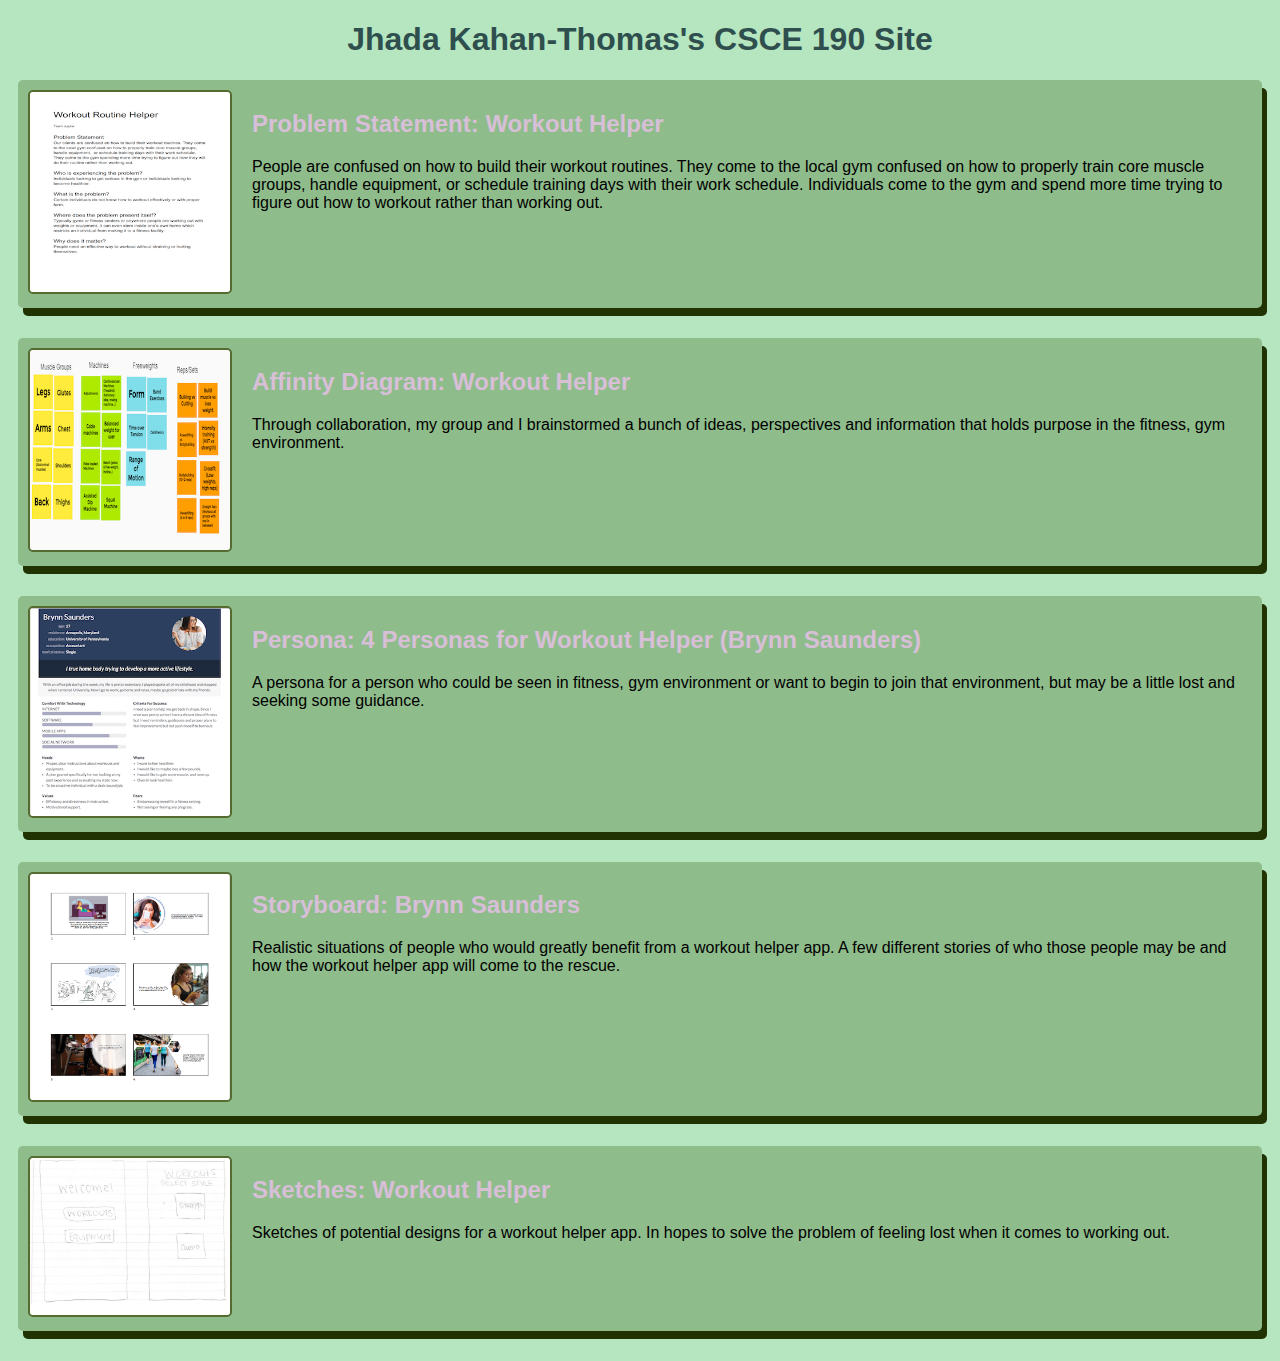
==== index.html @ 47f87183 "Add files via upload" ====
<!DOCTYPE html>
<html>
    <head>
        <title>CSCE 190: Jhada Kahan-Thomas</title>
        <link rel="stylesheet" href="styles.css">
    </head>
    <body>
        <h1> Jhada Kahan-Thomas's CSCE 190 Site</h1>

        <!---Problem Statement Assignment-->
        <section class="assignment">
            <a href="files/Workout-statement.pdf"><img src="images/workout-statement.png"></a>
            <section class="ass-details">
                <a href="files/Workout-statement.pdf"><h2> Problem Statement: Workout Helper</h2></a> 
                <p> People are confused on how to build their workout routines. 
                    They come to the local gym confused on how to properly train core muscle groups, handle equipment, or schedule training days with their work schedule.
                    Individuals come to the gym and spend more time trying to figure out how to workout rather than working out.
                </p>
            </section>
        </section>

        <!---Affinity Diagram Assignment-->
        <section class="assignment">
            <a href="files/jujube-affinity.pdf"><img src="images/jujube-affinity.png"></a>
            <section class="ass-details">
                <a href="files/jujube-affinity.pdf"><h2> Affinity Diagram: Workout Helper</h2></a> 
                <p> Through collaboration, my group and I brainstormed a bunch of ideas, perspectives and information that 
                    holds purpose in the fitness, gym environment.
                </p>
            </section>

        </section>
        <!---Personas Assignment-->
        <section class="assignment">
            <a href="files/personapdf.pdf"><img src="images/persona.png"></a>
            <section class="ass-details">
                <a href="files/personapdf.pdf"><h2> Persona: 4 Personas for Workout Helper (Brynn Saunders)</h2></a> 
                <p> A persona for a person who could be seen in fitness, gym environment or want to begin to join that environment, but may be a 
                    little lost and seeking some guidance.
                </p>
            </section>

        </section>
        <!---Storyboard Assignment-->
        <section class="assignment">
            <a href="files/storyboard.pdf"><img src="images/storyboard.png"></a>
            <section class="ass-details">
                <a href="files/storyboard.pdf"><h2> Storyboard: Brynn Saunders</h2></a> 
                <p> Realistic situations of people who would greatly benefit from a workout helper app. A few 
                    different stories of who those people may be and how the workout helper app will come to the rescue.
                </p>
            </section>

        </section>
    </section>
    <!---Sketches Assignment-->
    <section class="assignment">
        <a href="files/sketches.pdf"><img src="images/sketches.png"></a>
        <section class="ass-details">
            <a href="files/sketches.pdf"><h2> Sketches: Workout Helper</h2></a> 
            <p> Sketches of potential designs for a workout helper app. In hopes to solve the problem 
                of feeling lost when it comes to working out. 
            </p>
        </section>

    </section>
    </body>
</html>
---- styles.css ----
body {
    background: rgb(181, 230, 191);
    font-family: Arial, Helvetica, sans-serif;
}
.assignment{
    display: flex;
    padding: 10px;
    margin: 10px;
    margin-bottom: 30px;
    background: #8FBC8B;
    border-radius: 5px;
    box-shadow: 5px 8px #223303;
}
.assignment img{
    width: 200px;
    border: 2px solid #556B2F;
    margin-right: 20px;
    border-radius: 5px;
}
h1 {
    color: darkslategrey;
    text-align: center;
}

a {
    text-decoration: none;
    color: #D8BFD8;
}
.assignment a:hover {
    color: darkslategrey;;
}
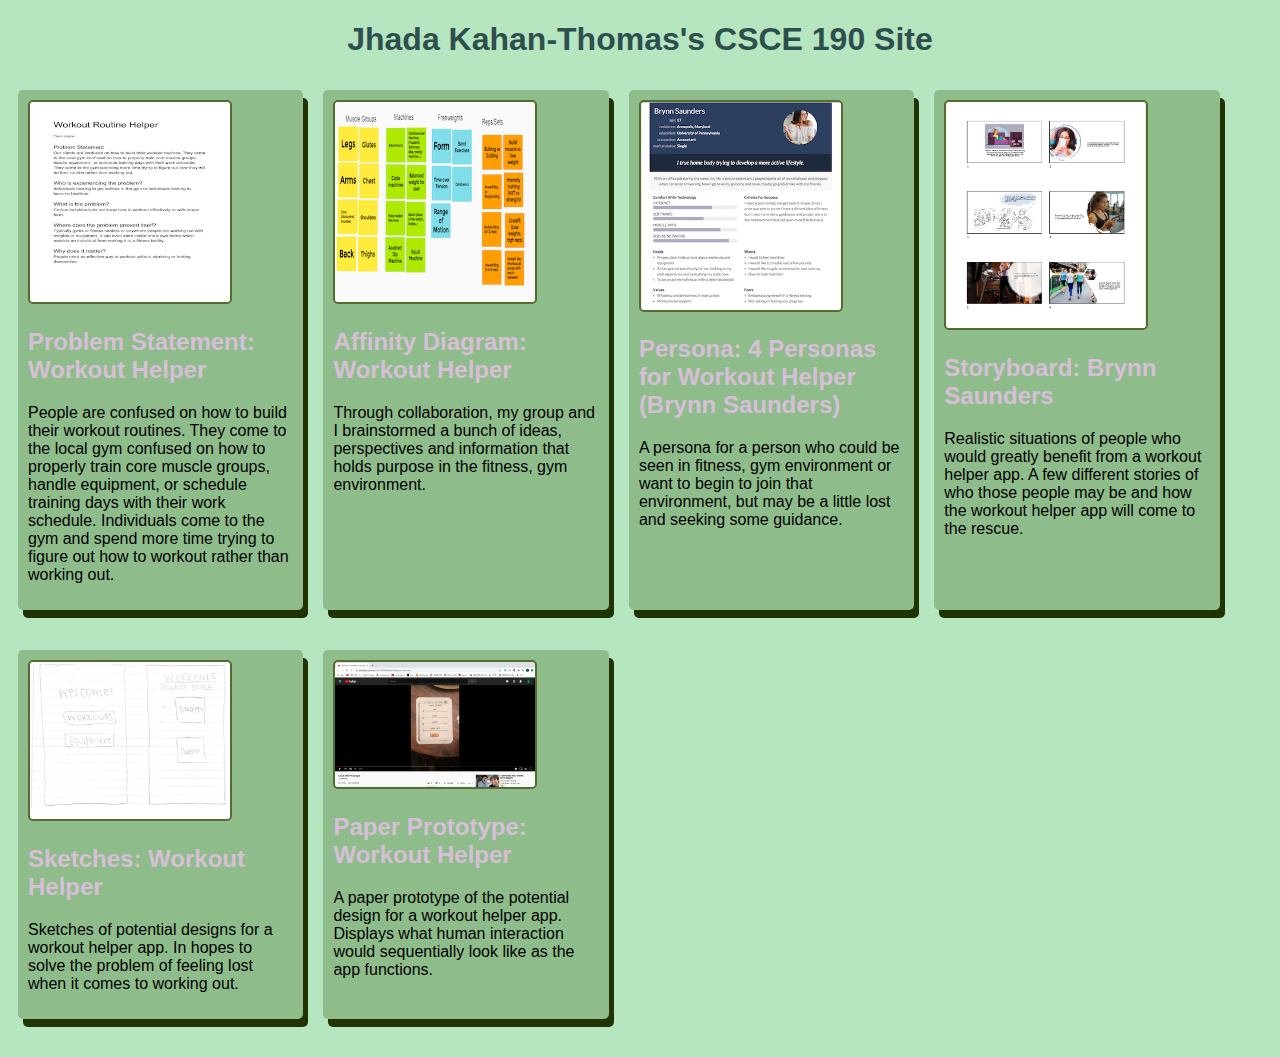
==== commit 5160fd4f: "Add files via upload" ====
--- a/index.html
+++ b/index.html
@@ -7,62 +7,75 @@
     <body>
         <h1> Jhada Kahan-Thomas's CSCE 190 Site</h1>
 
-        <!---Problem Statement Assignment-->
-        <section class="assignment">
-            <a href="files/Workout-statement.pdf"><img src="images/workout-statement.png"></a>
-            <section class="ass-details">
-                <a href="files/Workout-statement.pdf"><h2> Problem Statement: Workout Helper</h2></a> 
-                <p> People are confused on how to build their workout routines. 
-                    They come to the local gym confused on how to properly train core muscle groups, handle equipment, or schedule training days with their work schedule.
-                    Individuals come to the gym and spend more time trying to figure out how to workout rather than working out.
-                </p>
+        <div class="assignments"
+            <!---Problem Statement Assignment-->
+            <section class="assignment">
+                <a href="files/Workout-statement.pdf"><img src="images/workout-statement.png"></a>
+                <section class="ass-details">
+                    <a href="files/Workout-statement.pdf"><h2> Problem Statement: Workout Helper</h2></a> 
+                    <p> People are confused on how to build their workout routines. 
+                        They come to the local gym confused on how to properly train core muscle groups, handle equipment, or schedule training days with their work schedule.
+                        Individuals come to the gym and spend more time trying to figure out how to workout rather than working out.
+                    </p>
+                </section>
+            </section>
+
+            <!---Affinity Diagram Assignment-->
+            <section class="assignment">
+                <a href="files/jujube-affinity.pdf"><img src="images/jujube-affinity.png"></a>
+                <section class="ass-details">
+                    <a href="files/jujube-affinity.pdf"><h2> Affinity Diagram: Workout Helper</h2></a> 
+                    <p> Through collaboration, my group and I brainstormed a bunch of ideas, perspectives and information that 
+                        holds purpose in the fitness, gym environment.
+                    </p>
+                </section>
+
+            </section>
+            <!---Personas Assignment-->
+            <section class="assignment">
+                <a href="files/personapdf.pdf"><img src="images/persona.png"></a>
+                <section class="ass-details">
+                    <a href="files/personapdf.pdf"><h2> Persona: 4 Personas for Workout Helper (Brynn Saunders)</h2></a> 
+                    <p> A persona for a person who could be seen in fitness, gym environment or want to begin to join that environment, but may be a 
+                        little lost and seeking some guidance.
+                    </p>
+                </section>
+
+            </section>
+            <!---Storyboard Assignment-->
+            <section class="assignment">
+                <a href="files/storyboard.pdf"><img src="images/storyboard.png"></a>
+                <section class="ass-details">
+                    <a href="files/storyboard.pdf"><h2> Storyboard: Brynn Saunders</h2></a> 
+                    <p> Realistic situations of people who would greatly benefit from a workout helper app. A few 
+                        different stories of who those people may be and how the workout helper app will come to the rescue.
+                    </p>
+                </section>
+
             </section>
         </section>
-
-        <!---Affinity Diagram Assignment-->
+        <!---Sketches Assignment-->
         <section class="assignment">
-            <a href="files/jujube-affinity.pdf"><img src="images/jujube-affinity.png"></a>
+            <a href="files/sketches.pdf"><img src="images/sketches.png"></a>
             <section class="ass-details">
-                <a href="files/jujube-affinity.pdf"><h2> Affinity Diagram: Workout Helper</h2></a> 
-                <p> Through collaboration, my group and I brainstormed a bunch of ideas, perspectives and information that 
-                    holds purpose in the fitness, gym environment.
+                <a href="files/sketches.pdf"><h2> Sketches: Workout Helper</h2></a> 
+                <p> Sketches of potential designs for a workout helper app. In hopes to solve the problem 
+                    of feeling lost when it comes to working out. 
                 </p>
             </section>
 
         </section>
-        <!---Personas Assignment-->
+        <!---Paper Prototype Assignment-->
         <section class="assignment">
-            <a href="files/personapdf.pdf"><img src="images/persona.png"></a>
+            <a href="https://youtu.be/XHOtS9HoBx0"><img src="images/prototype.png"></a>
             <section class="ass-details">
-                <a href="files/personapdf.pdf"><h2> Persona: 4 Personas for Workout Helper (Brynn Saunders)</h2></a> 
-                <p> A persona for a person who could be seen in fitness, gym environment or want to begin to join that environment, but may be a 
-                    little lost and seeking some guidance.
+                <a href="https://youtu.be/XHOtS9HoBx0"><h2> Paper Prototype: Workout Helper</h2></a> 
+                <p> A paper prototype of the potential design for a workout helper app. Displays what human interaction would sequentially look 
+                    like as the app functions. 
                 </p>
             </section>
 
-        </section>
-        <!---Storyboard Assignment-->
-        <section class="assignment">
-            <a href="files/storyboard.pdf"><img src="images/storyboard.png"></a>
-            <section class="ass-details">
-                <a href="files/storyboard.pdf"><h2> Storyboard: Brynn Saunders</h2></a> 
-                <p> Realistic situations of people who would greatly benefit from a workout helper app. A few 
-                    different stories of who those people may be and how the workout helper app will come to the rescue.
-                </p>
-            </section>
-
-        </section>
     </section>
-    <!---Sketches Assignment-->
-    <section class="assignment">
-        <a href="files/sketches.pdf"><img src="images/sketches.png"></a>
-        <section class="ass-details">
-            <a href="files/sketches.pdf"><h2> Sketches: Workout Helper</h2></a> 
-            <p> Sketches of potential designs for a workout helper app. In hopes to solve the problem 
-                of feeling lost when it comes to working out. 
-            </p>
-        </section>
-
-    </section>
+</div>
     </body>
 </html>
--- a/styles.css
+++ b/styles.css
@@ -2,8 +2,12 @@
     background: rgb(181, 230, 191);
     font-family: Arial, Helvetica, sans-serif;
 }
+.assignments {
+    display:flex;
+    flex-wrap:wrap;
+}
 .assignment{
-    display: flex;
+    width: 21%;
     padding: 10px;
     margin: 10px;
     margin-bottom: 30px;
@@ -16,6 +20,7 @@
     border: 2px solid #556B2F;
     margin-right: 20px;
     border-radius: 5px;
+    display:block:
 }
 h1 {
     color: darkslategrey;
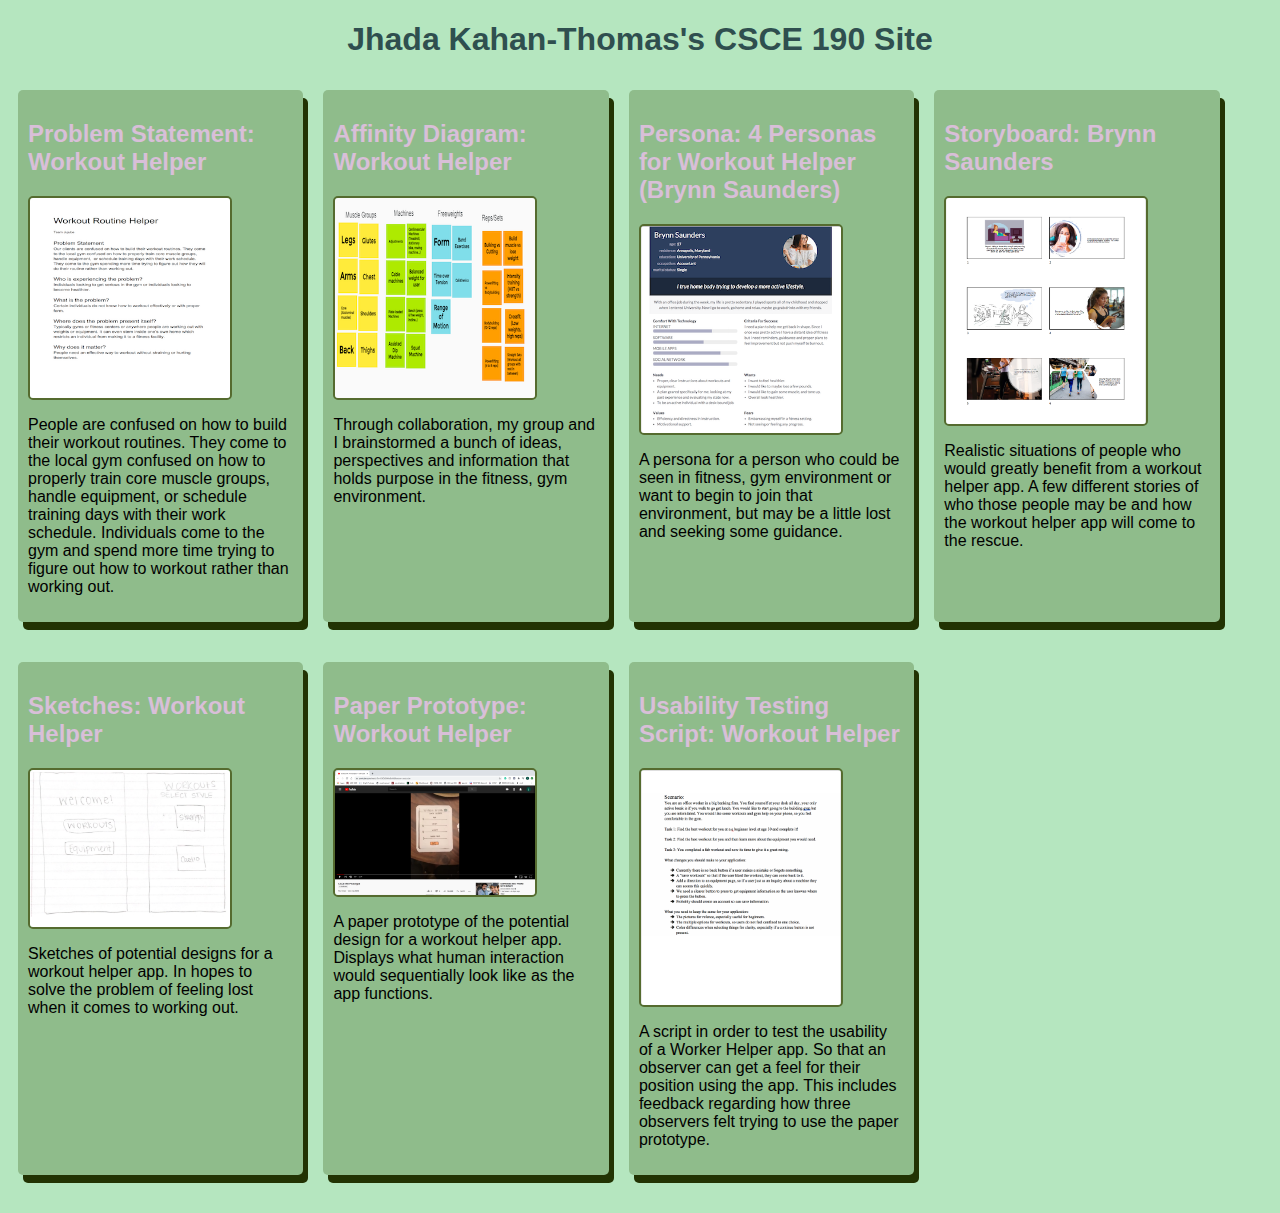
==== commit 1c314bea: "Add files via upload" ====
--- a/index.html
+++ b/index.html
@@ -7,75 +7,71 @@
     <body>
         <h1> Jhada Kahan-Thomas's CSCE 190 Site</h1>
 
-        <div class="assignments"
-            <!---Problem Statement Assignment-->
+        <div class="assignments">
+            <!---Problem Statement Assignment--->
             <section class="assignment">
-                <a href="files/Workout-statement.pdf"><img src="images/workout-statement.png"></a>
-                <section class="ass-details">
-                    <a href="files/Workout-statement.pdf"><h2> Problem Statement: Workout Helper</h2></a> 
+                <a href="files/Workout-statement.pdf"><h2> Problem Statement: Workout Helper</h2></a>
+                <a href="files/Workout-statement.pdf"><img src="images/workout-statement.png"></a> 
                     <p> People are confused on how to build their workout routines. 
                         They come to the local gym confused on how to properly train core muscle groups, handle equipment, or schedule training days with their work schedule.
                         Individuals come to the gym and spend more time trying to figure out how to workout rather than working out.
                     </p>
-                </section>
             </section>
 
             <!---Affinity Diagram Assignment-->
             <section class="assignment">
+                <a href="files/jujube-affinity.pdf"><h2> Affinity Diagram: Workout Helper</h2></a>
                 <a href="files/jujube-affinity.pdf"><img src="images/jujube-affinity.png"></a>
-                <section class="ass-details">
-                    <a href="files/jujube-affinity.pdf"><h2> Affinity Diagram: Workout Helper</h2></a> 
                     <p> Through collaboration, my group and I brainstormed a bunch of ideas, perspectives and information that 
                         holds purpose in the fitness, gym environment.
                     </p>
-                </section>
+            </section>
 
-            </section>
             <!---Personas Assignment-->
             <section class="assignment">
+                <a href="files/personapdf.pdf"><h2> Persona: 4 Personas for Workout Helper (Brynn Saunders)</h2></a> 
                 <a href="files/personapdf.pdf"><img src="images/persona.png"></a>
-                <section class="ass-details">
-                    <a href="files/personapdf.pdf"><h2> Persona: 4 Personas for Workout Helper (Brynn Saunders)</h2></a> 
                     <p> A persona for a person who could be seen in fitness, gym environment or want to begin to join that environment, but may be a 
                         little lost and seeking some guidance.
                     </p>
-                </section>
+            </section>
 
-            </section>
             <!---Storyboard Assignment-->
             <section class="assignment">
+                <a href="files/storyboard.pdf"><h2> Storyboard: Brynn Saunders</h2></a>
                 <a href="files/storyboard.pdf"><img src="images/storyboard.png"></a>
-                <section class="ass-details">
-                    <a href="files/storyboard.pdf"><h2> Storyboard: Brynn Saunders</h2></a> 
                     <p> Realistic situations of people who would greatly benefit from a workout helper app. A few 
                         different stories of who those people may be and how the workout helper app will come to the rescue.
                     </p>
-                </section>
+            </section>
 
-            </section>
-        </section>
         <!---Sketches Assignment-->
         <section class="assignment">
+            <a href="files/sketches.pdf"><h2> Sketches: Workout Helper</h2></a>
             <a href="files/sketches.pdf"><img src="images/sketches.png"></a>
-            <section class="ass-details">
-                <a href="files/sketches.pdf"><h2> Sketches: Workout Helper</h2></a> 
                 <p> Sketches of potential designs for a workout helper app. In hopes to solve the problem 
                     of feeling lost when it comes to working out. 
                 </p>
-            </section>
+        </section>
 
-        </section>
         <!---Paper Prototype Assignment-->
         <section class="assignment">
+            <a href="https://youtu.be/XHOtS9HoBx0"><h2> Paper Prototype: Workout Helper</h2></a> 
             <a href="https://youtu.be/XHOtS9HoBx0"><img src="images/prototype.png"></a>
-            <section class="ass-details">
-                <a href="https://youtu.be/XHOtS9HoBx0"><h2> Paper Prototype: Workout Helper</h2></a> 
                 <p> A paper prototype of the potential design for a workout helper app. Displays what human interaction would sequentially look 
                     like as the app functions. 
                 </p>
-            </section>
+        </section>
 
-    </section>
-</div>
+        <!---Usability Testing Script Assignment-->
+        <section class="assignment">
+            <a href="files/usability.pdf"><h2> Usability Testing Script: Workout Helper</h2></a> 
+            <a href="files/usability.pdf"><img src="images/usability.png"></a>
+                <p> A script in order to test the usability of a Worker Helper app. So that an observer can get a feel for their position
+                    using the app. This includes feedback regarding how three observers felt trying to use the paper prototype. 
+                </p>
+        </section>
+
+    </div>
     </body>
 </html>
--- a/styles.css
+++ b/styles.css
@@ -20,7 +20,7 @@
     border: 2px solid #556B2F;
     margin-right: 20px;
     border-radius: 5px;
-    display:block:
+    display:block;
 }
 h1 {
     color: darkslategrey;
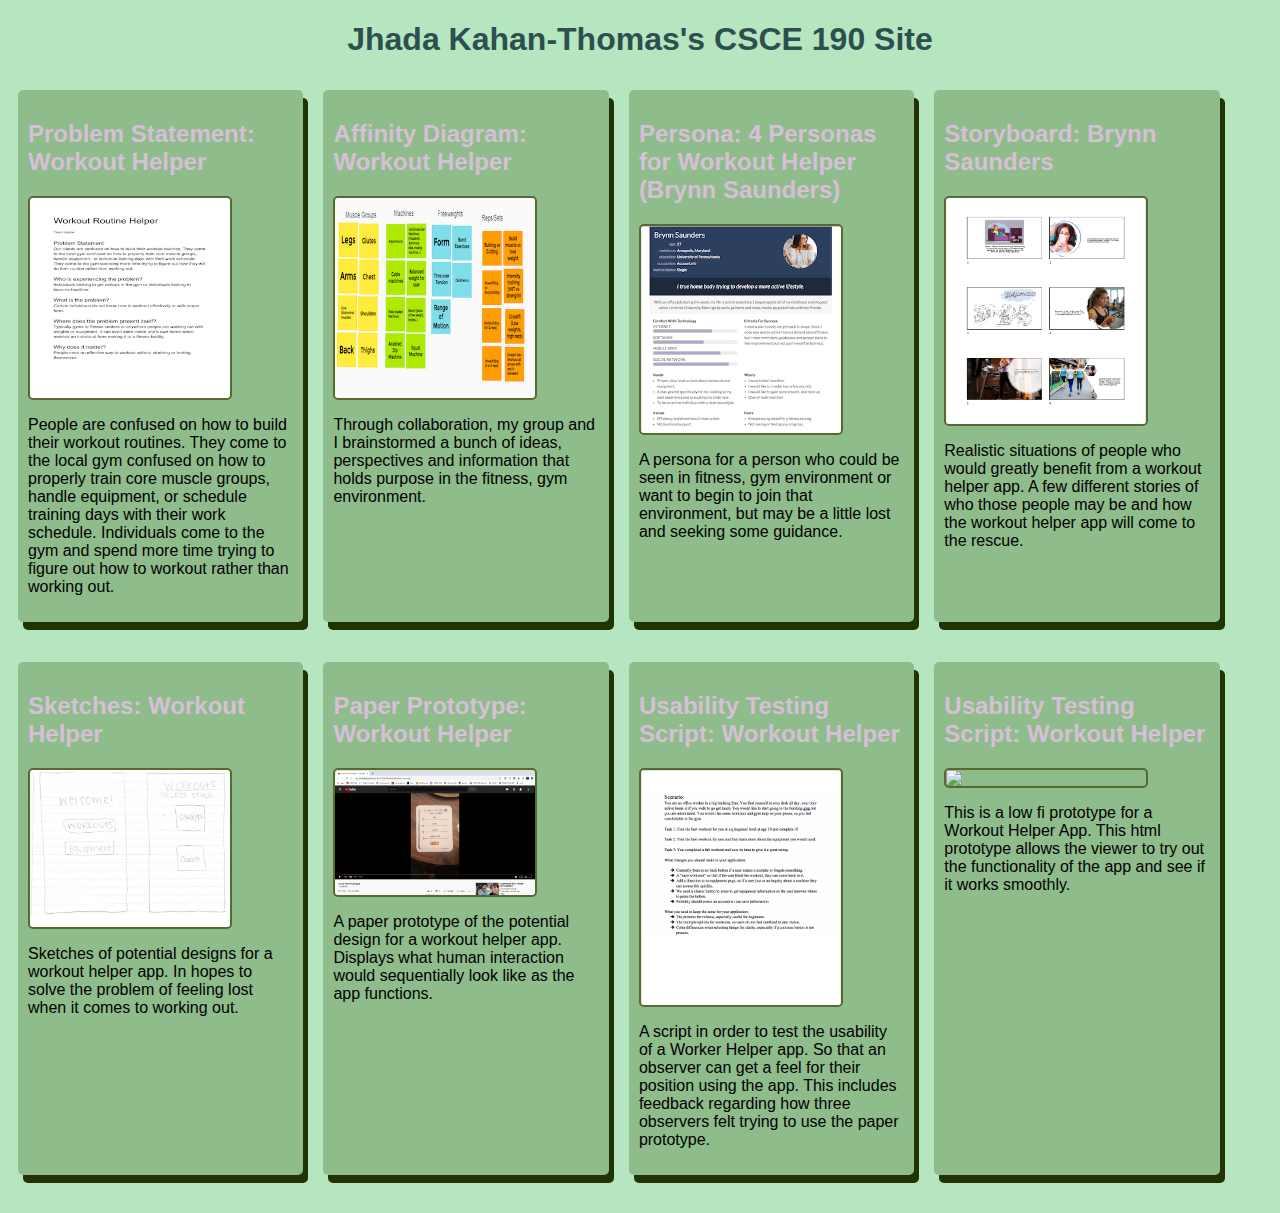
==== commit f3ba5aa7: "Add files via upload" ====
--- a/index.html
+++ b/index.html
@@ -72,6 +72,15 @@
                 </p>
         </section>
 
+        <!---Low-fi Prototype Assignment-->
+        <section class="assignment">
+            <a href="files/low-fi-prototype /index.html"><h2> Usability Testing Script: Workout Helper</h2></a> 
+            <a href="files/low-fi-prototype /index.html"><img src="images/lowfi_proto.png"></a>
+                <p> This is a low fi prototype for a Workout Helper App. This html prototype allows the viewer to try out the 
+                    functionality of the app and see if it works smoothly. 
+                </p>
+        </section>
+
     </div>
     </body>
 </html>
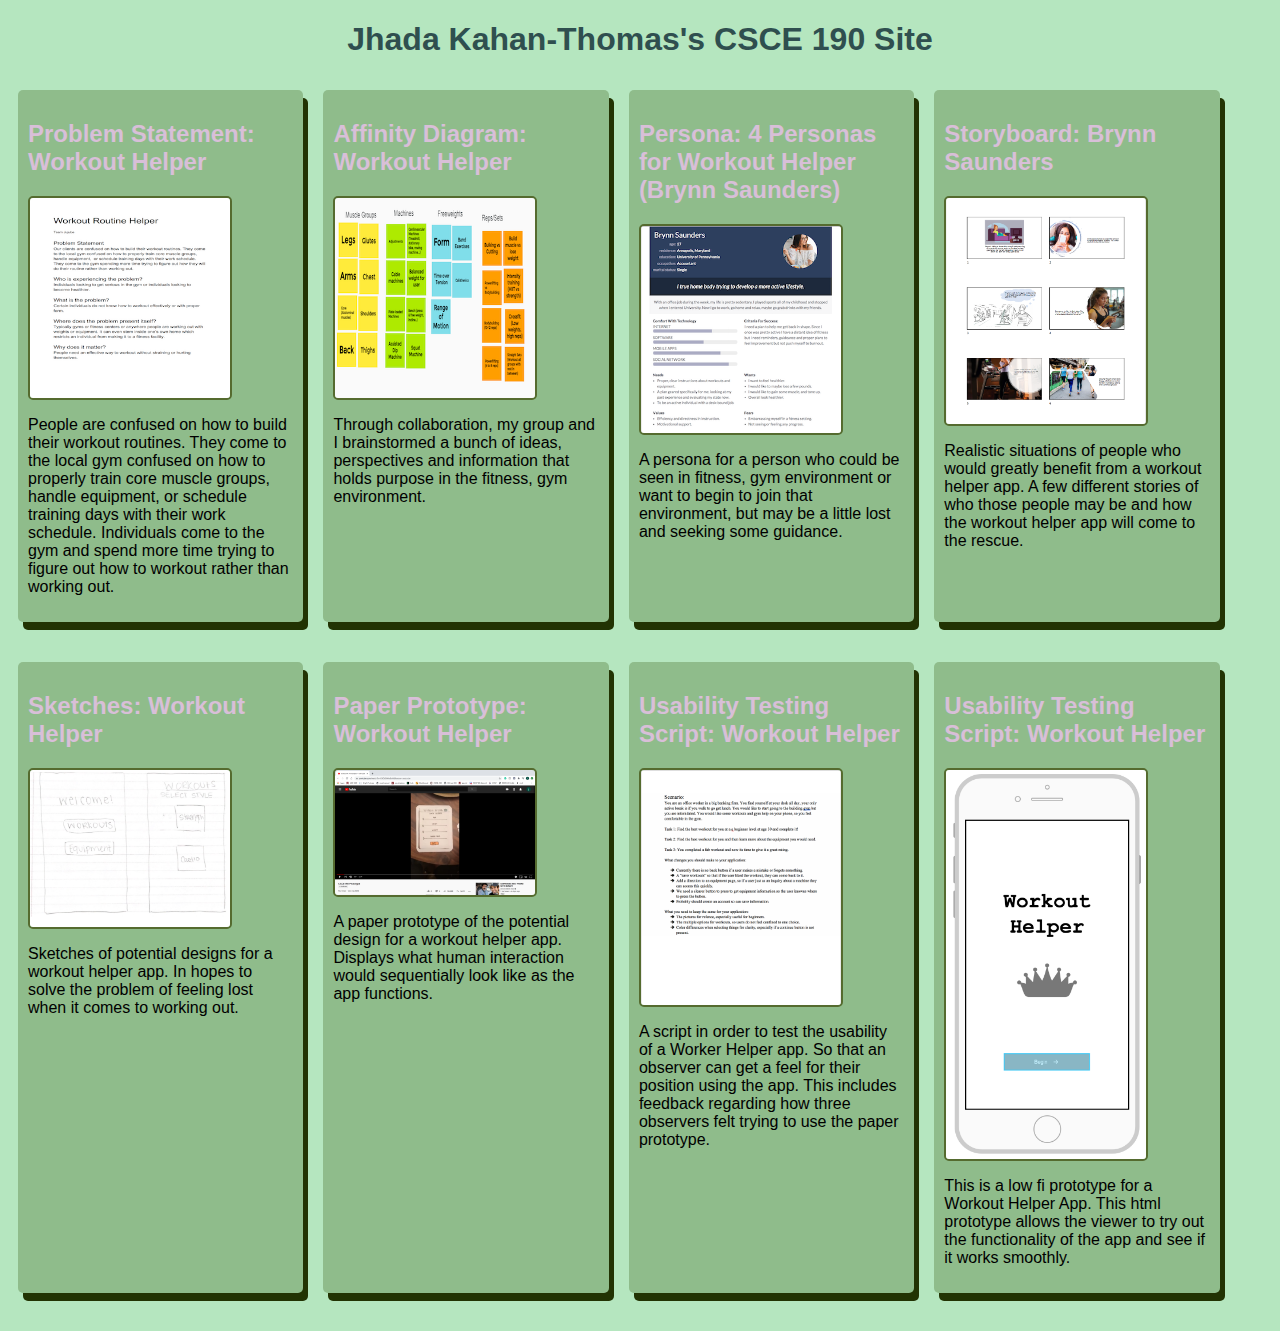
==== commit d2b63b6e: "Add files via upload" ====
--- a/index.html
+++ b/index.html
@@ -74,8 +74,8 @@
 
         <!---Low-fi Prototype Assignment-->
         <section class="assignment">
-            <a href="files/low-fi-prototype /index.html"><h2> Usability Testing Script: Workout Helper</h2></a> 
-            <a href="files/low-fi-prototype /index.html"><img src="images/lowfi_proto.png"></a>
+            <a href="files/low-fi-prototype/index.html"><h2> Usability Testing Script: Workout Helper</h2></a> 
+            <a href="files/low-fi-prototype/index.html"><img src="images/lowfi_proto.png"></a>
                 <p> This is a low fi prototype for a Workout Helper App. This html prototype allows the viewer to try out the 
                     functionality of the app and see if it works smoothly. 
                 </p>
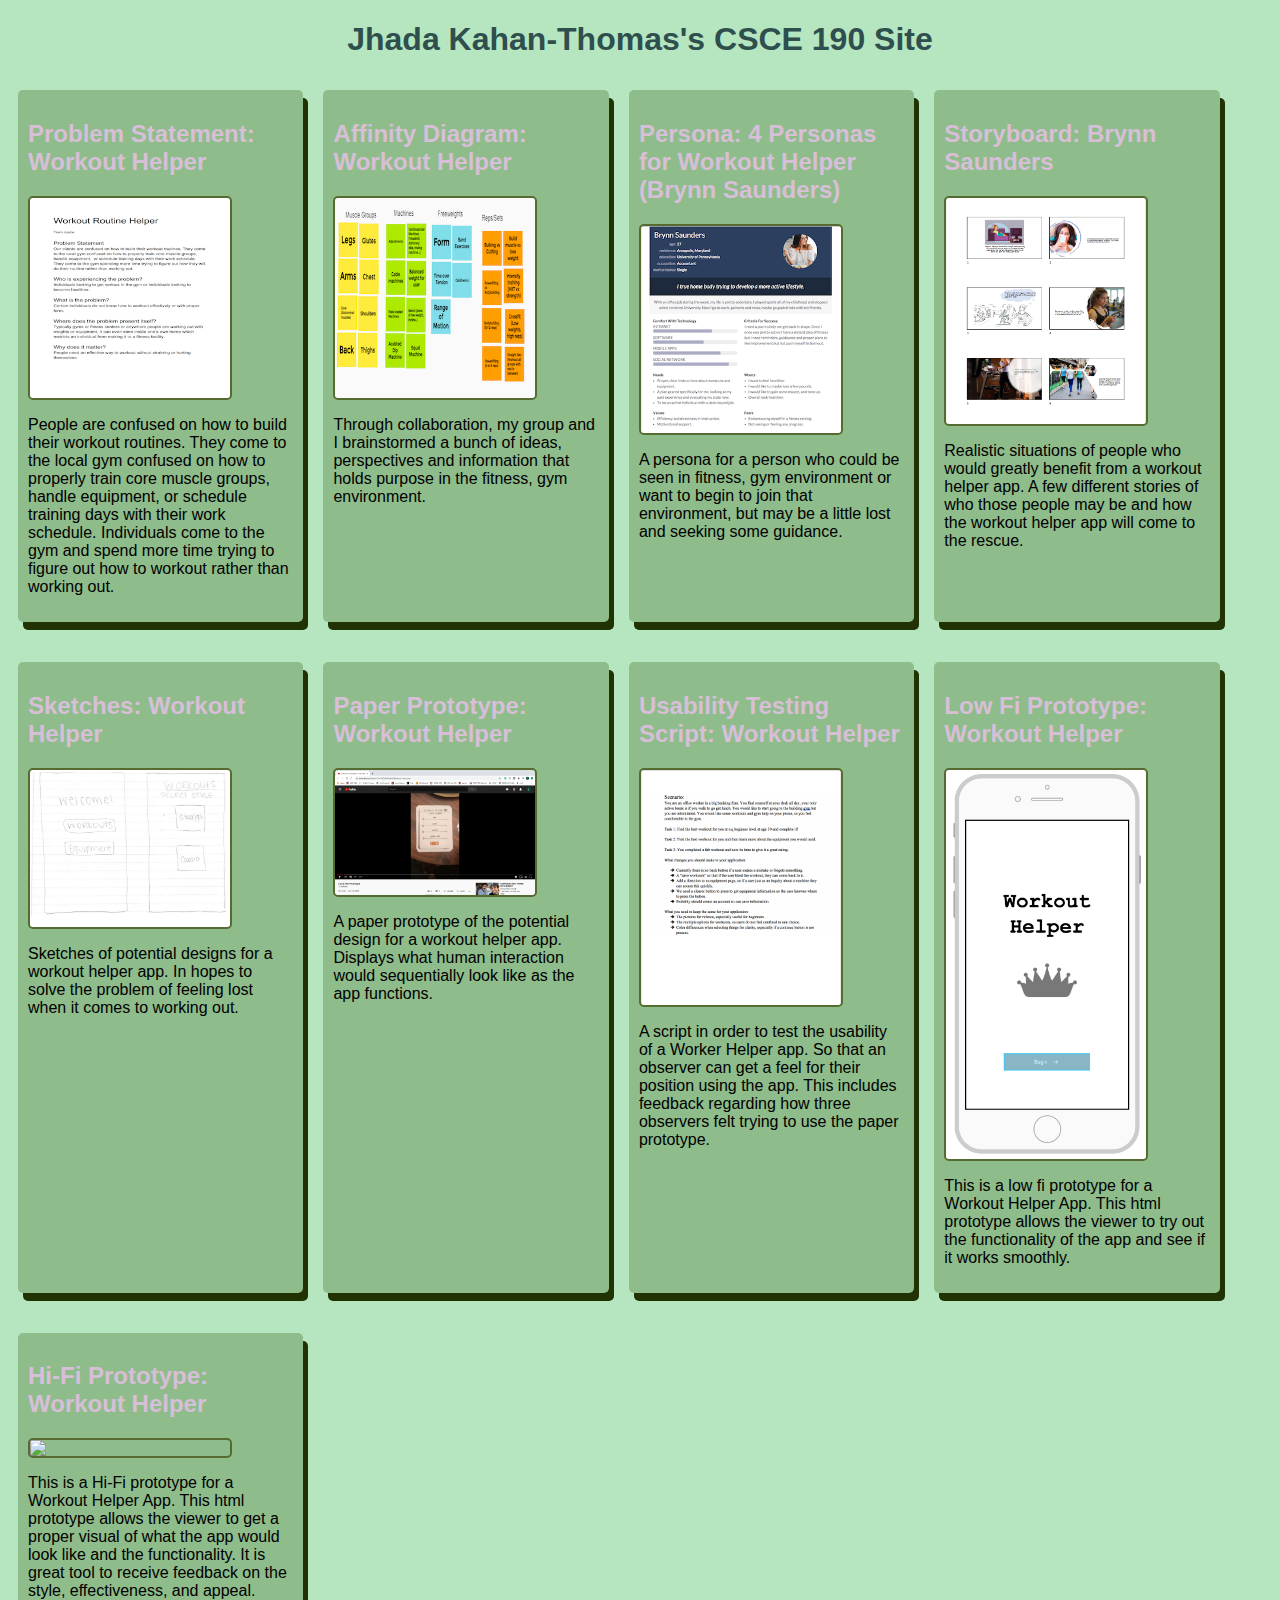
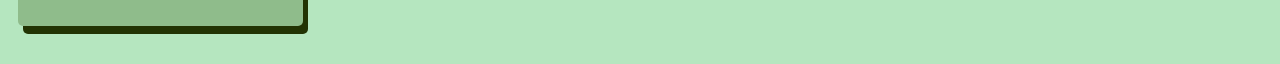
==== commit 560cfa92: "Add files via upload" ====
--- a/index.html
+++ b/index.html
@@ -74,13 +74,21 @@
 
         <!---Low-fi Prototype Assignment-->
         <section class="assignment">
-            <a href="files/low-fi-prototype/index.html"><h2> Usability Testing Script: Workout Helper</h2></a> 
+            <a href="files/low-fi-prototype/index.html"><h2> Low Fi Prototype: Workout Helper</h2></a> 
             <a href="files/low-fi-prototype/index.html"><img src="images/lowfi_proto.png"></a>
                 <p> This is a low fi prototype for a Workout Helper App. This html prototype allows the viewer to try out the 
                     functionality of the app and see if it works smoothly. 
                 </p>
         </section>
 
+        <!---Hi-Fi Prototype Assignment-->
+        <section class="assignment">
+            <a href="files/hi-fi-prototype/index.html"><h2> Hi-Fi Prototype: Workout Helper</h2></a> 
+            <a href="files/hi-fi-prototype/index.html"><img src="images/hifi_proto.png"></a>
+                <p> This is a Hi-Fi prototype for a Workout Helper App. This html prototype allows the viewer to get a proper visual of what the app would look
+                    like and the functionality. It is great tool to receive feedback on the style, effectiveness, and appeal.
+                </p>
+        </section>
     </div>
     </body>
 </html>
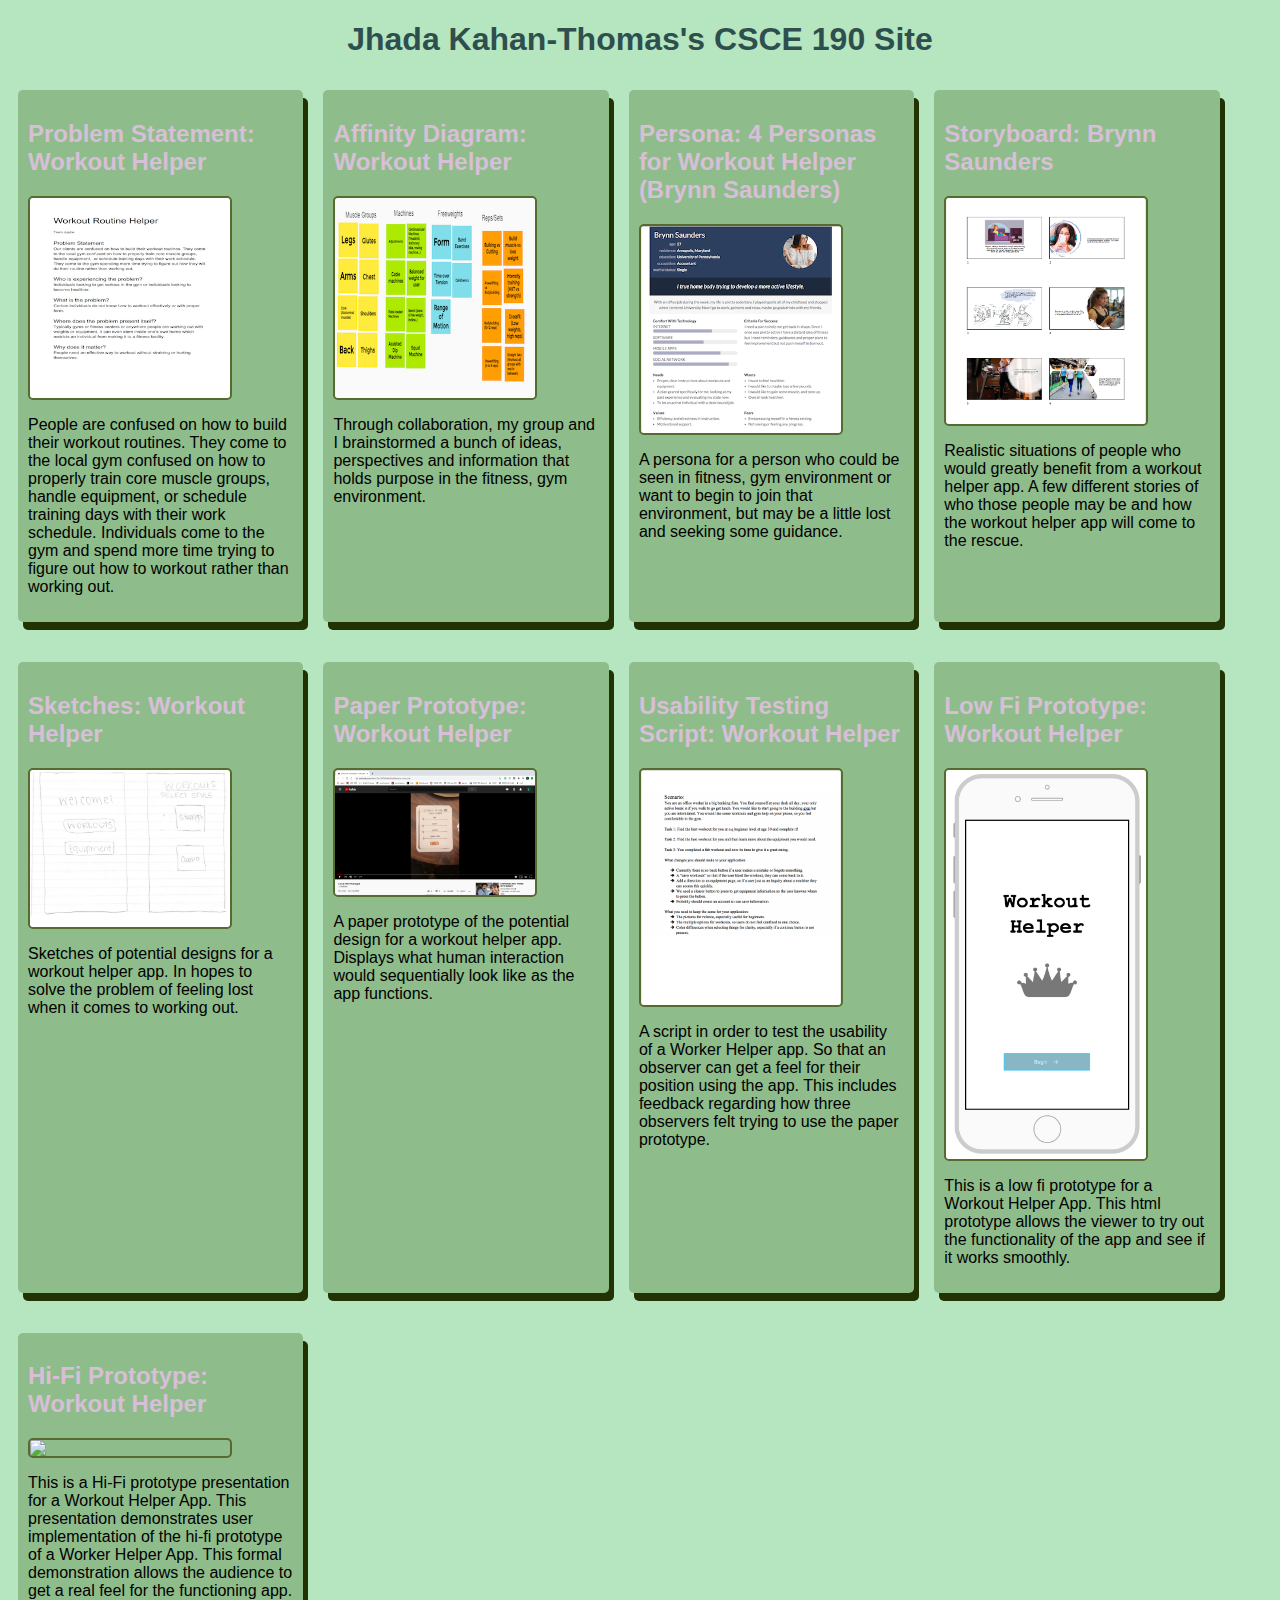
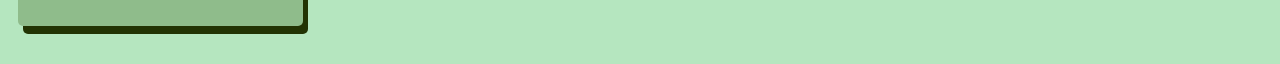
==== commit ae056440: "Update index.html" ====
--- a/index.html
+++ b/index.html
@@ -81,12 +81,12 @@
                 </p>
         </section>
 
-        <!---Hi-Fi Prototype Assignment-->
+        <!---Hi-Fi Prototype Presentation Assignment-->
         <section class="assignment">
-            <a href="files/hi-fi-prototype/index.html"><h2> Hi-Fi Prototype: Workout Helper</h2></a> 
-            <a href="files/hi-fi-prototype/index.html"><img src="images/hifi_proto.png"></a>
-                <p> This is a Hi-Fi prototype for a Workout Helper App. This html prototype allows the viewer to get a proper visual of what the app would look
-                    like and the functionality. It is great tool to receive feedback on the style, effectiveness, and appeal.
+            <a href="https://youtu.be/vKSsTtxDKDQ"><h2> Hi-Fi Prototype: Workout Helper</h2></a> 
+            <a href="https://youtu.be/vKSsTtxDKDQ"><img src="images/hi-presentation.png"></a>
+                <p> This is a Hi-Fi prototype presentation for a Workout Helper App. This presentation demonstrates user implementation of the hi-fi prototype
+                    of a Worker Helper App. This formal demonstration allows the audience to get a real feel for the functioning app.
                 </p>
         </section>
     </div>
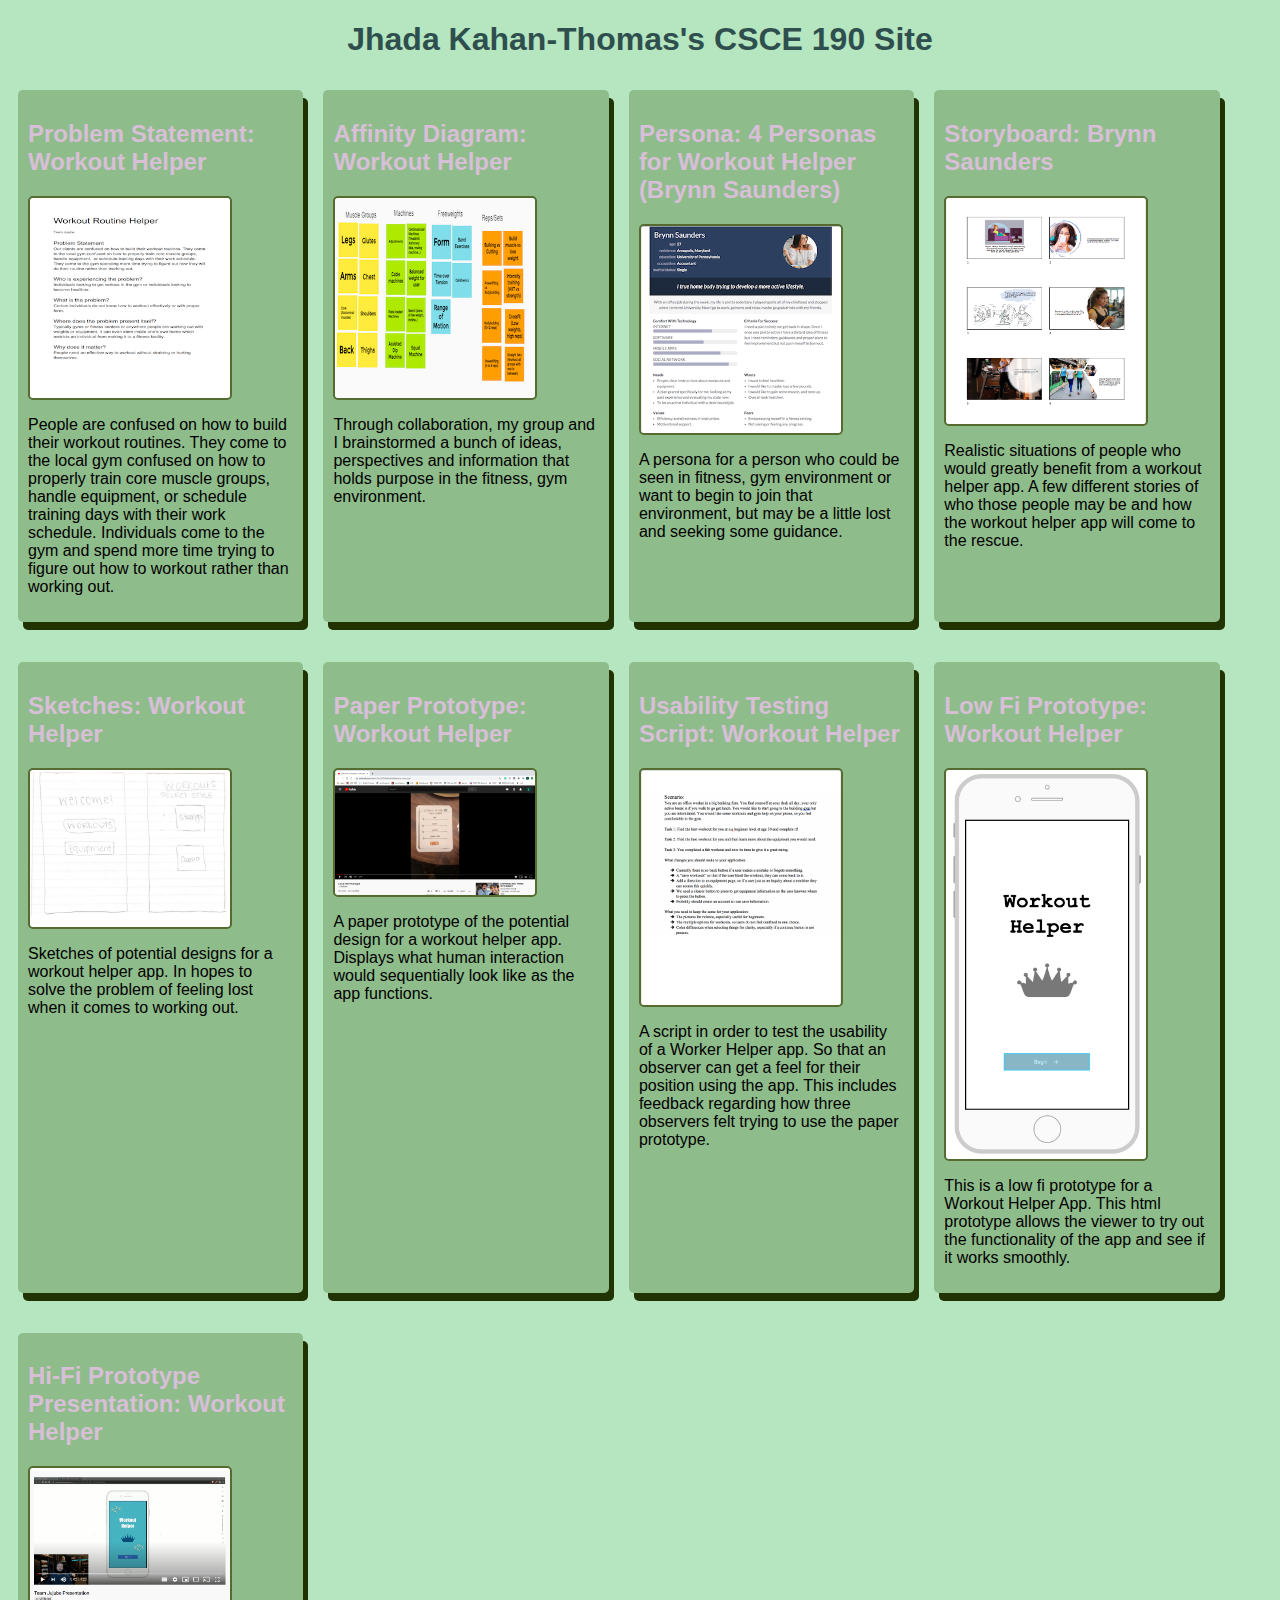
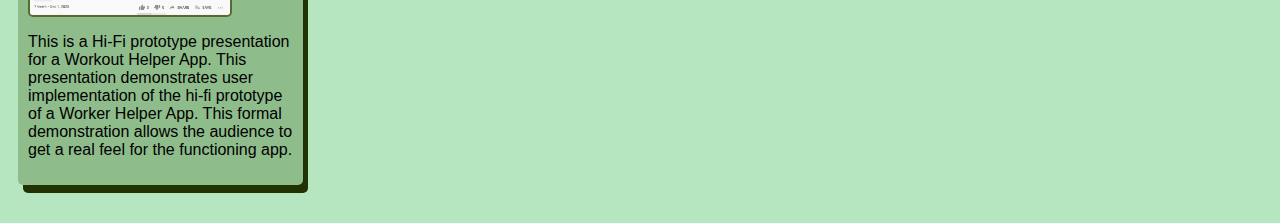
==== commit aeb3e487: "Update index.html" ====
--- a/index.html
+++ b/index.html
@@ -83,7 +83,7 @@
 
         <!---Hi-Fi Prototype Presentation Assignment-->
         <section class="assignment">
-            <a href="https://youtu.be/vKSsTtxDKDQ"><h2> Hi-Fi Prototype: Workout Helper</h2></a> 
+            <a href="https://youtu.be/vKSsTtxDKDQ"><h2> Hi-Fi Prototype Presentation: Workout Helper</h2></a> 
             <a href="https://youtu.be/vKSsTtxDKDQ"><img src="images/hi-presentation.png"></a>
                 <p> This is a Hi-Fi prototype presentation for a Workout Helper App. This presentation demonstrates user implementation of the hi-fi prototype
                     of a Worker Helper App. This formal demonstration allows the audience to get a real feel for the functioning app.
